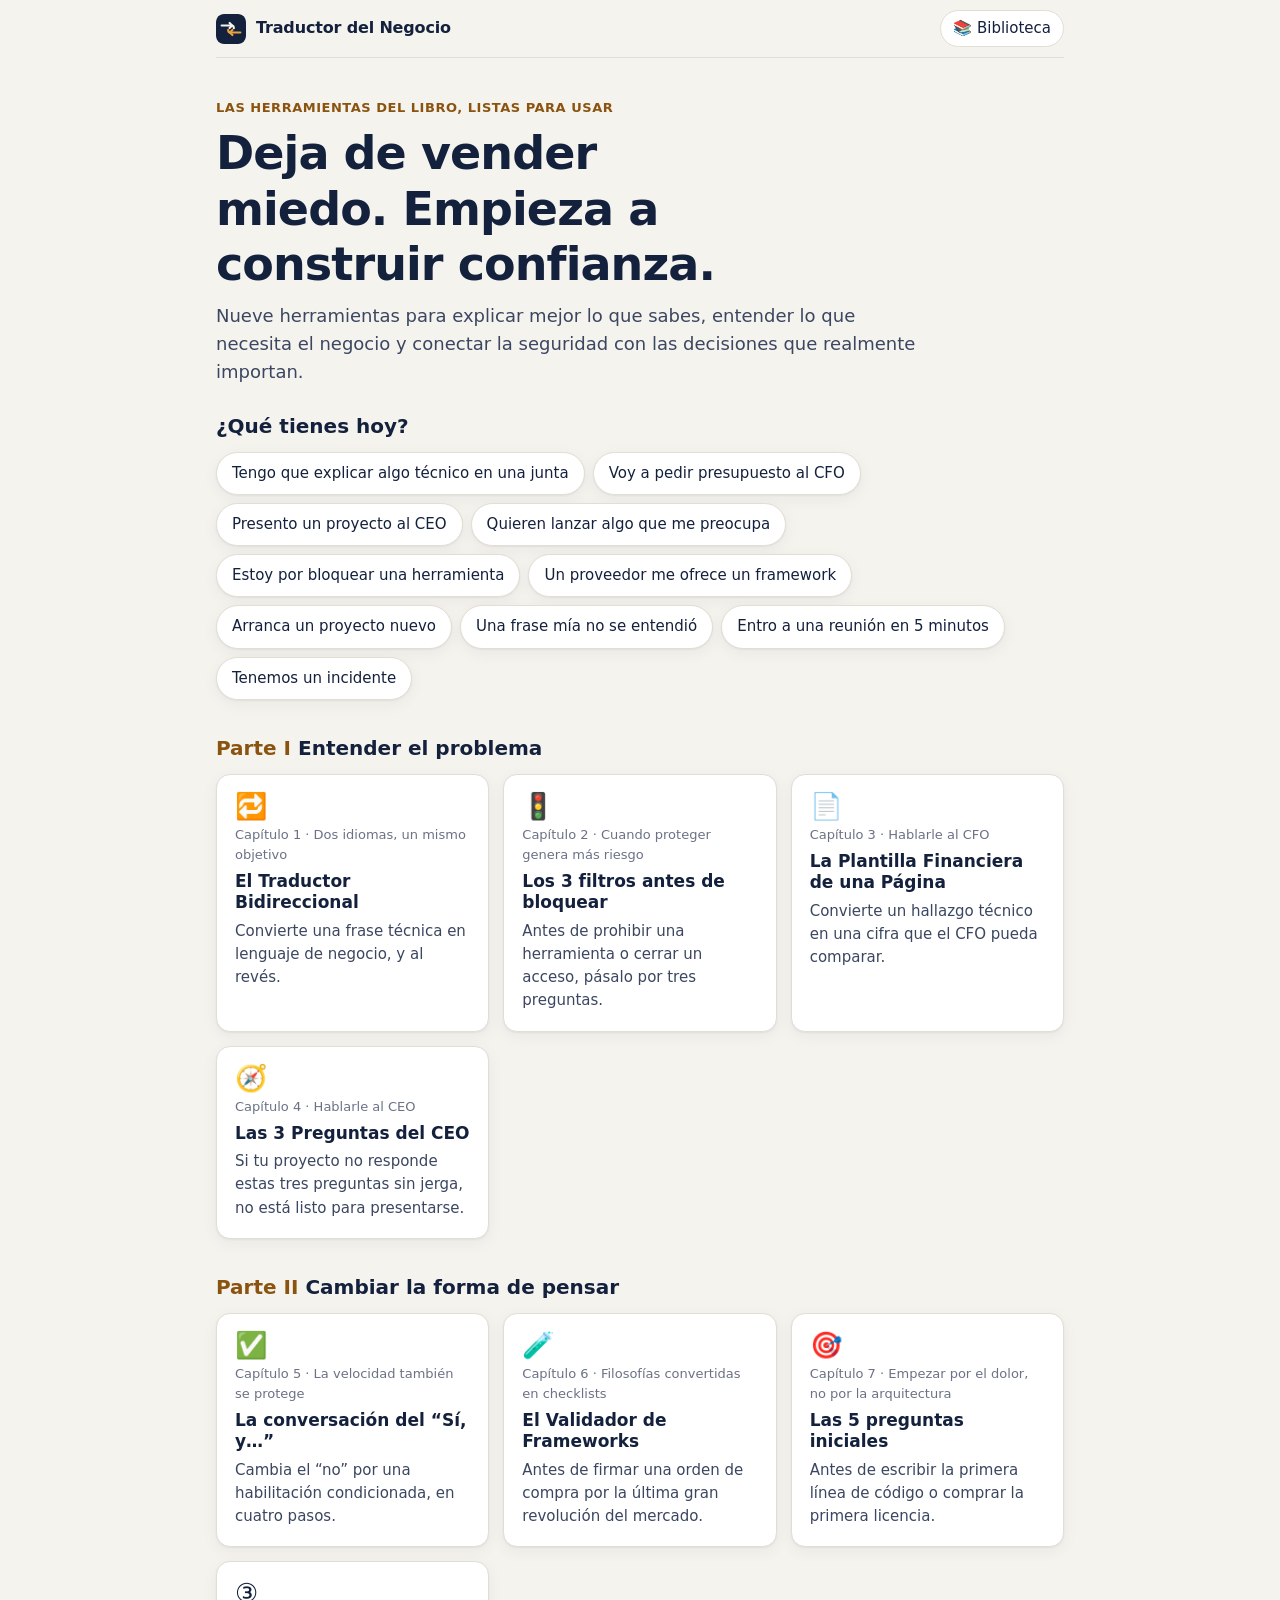
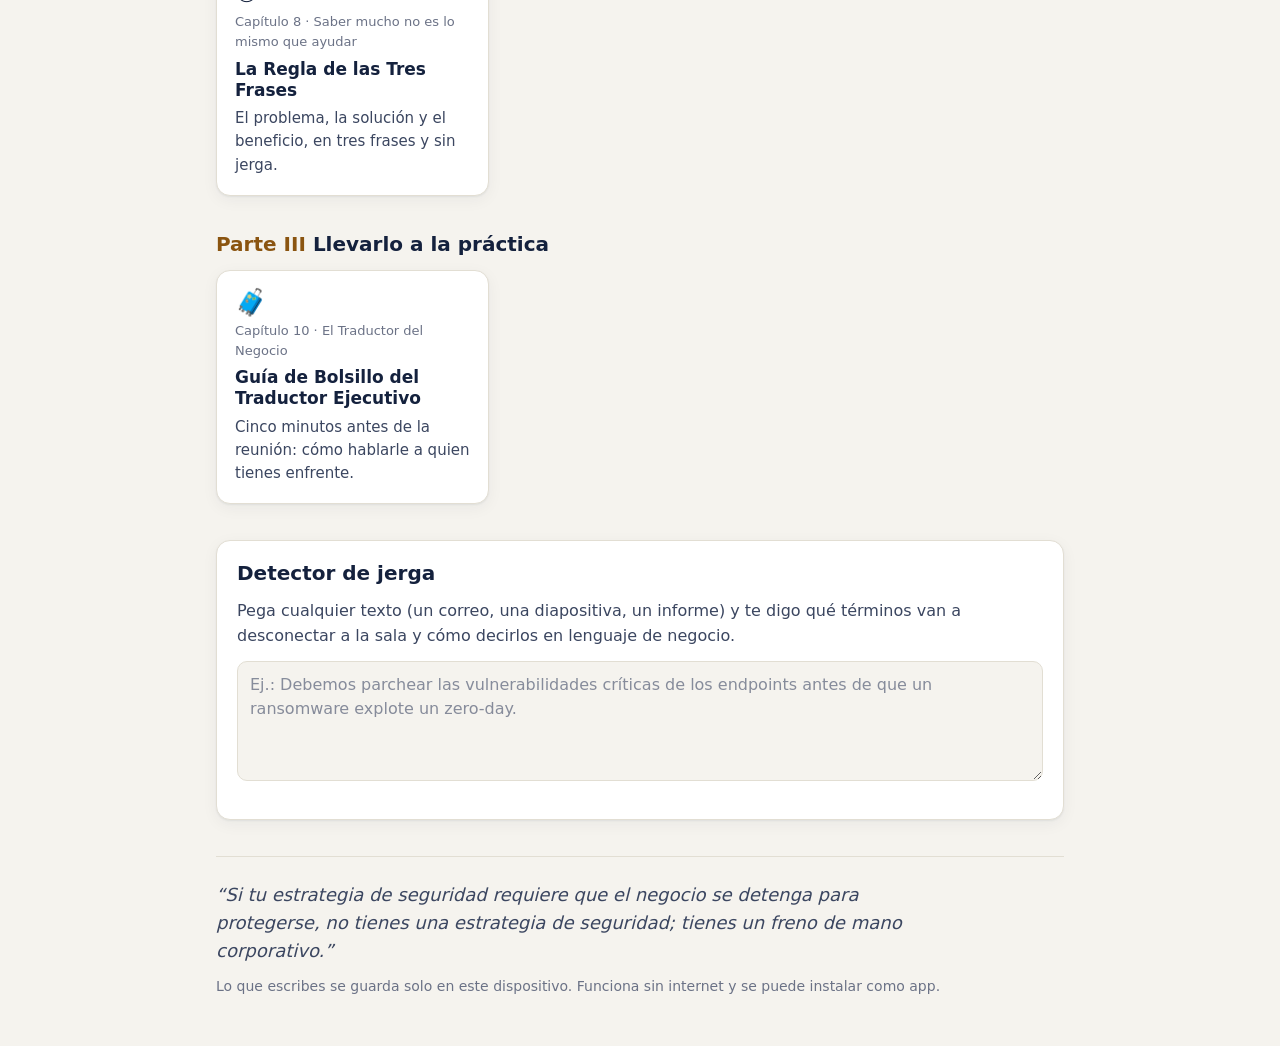
==== traductor/index.html @ b80d9f2d "Crear Traductor del Negocio: app web con las herramientas del libro Nueve herramientas guiadas (capí" ====
<!doctype html>
<html lang="es">
<head>
  <meta charset="utf-8">
  <meta name="viewport" content="width=device-width, initial-scale=1, viewport-fit=cover">
  <title>Traductor del Negocio</title>
  <meta name="description" content="Las herramientas del libro para conectar la ciberseguridad con el lenguaje del negocio.">
  <meta name="theme-color" content="#14213d">
  <meta name="apple-mobile-web-app-capable" content="yes">
  <meta name="mobile-web-app-capable" content="yes">
  <meta name="apple-mobile-web-app-title" content="Traductor">
  <link rel="manifest" href="manifest.webmanifest">
  <link rel="icon" href="icons/icon.svg" type="image/svg+xml">
  <link rel="apple-touch-icon" href="icons/icon-180.png">
  <link rel="stylesheet" href="styles.css">
</head>
<body>
  <div id="app"></div>
  <div id="print" aria-hidden="true"></div>
  <div id="toasts" aria-live="polite"></div>
  <script src="app.js"></script>
</body>
</html>
---- traductor/styles.css ----
:root {
  --bg: #f5f3ee;
  --card: #ffffff;
  --ink: #14213d;
  --ink-2: #3b4660;
  --muted: #6b7286;
  --line: #e2ded3;
  --accent: #c9801f;
  --accent-ink: #8a5410;
  --accent-bg: #fbf0dc;
  --primary: #14213d;
  --primary-ink: #ffffff;
  --ok: #1f7a4d; --ok-bg: #e3f3ea;
  --warn: #9a6200; --warn-bg: #fdf1d8;
  --bad: #b3261e; --bad-bg: #fbe5e3;
  --info: #3b4660; --info-bg: #eceae3;
  --radius: 14px;
  --shadow: 0 1px 2px rgba(20, 33, 61, .06), 0 4px 16px rgba(20, 33, 61, .05);
  color-scheme: light;
}
@media (prefers-color-scheme: dark) {
  :root {
    --bg: #0f1524;
    --card: #182036;
    --ink: #eef0f5;
    --ink-2: #c6cbd8;
    --muted: #949bb0;
    --line: #2a3350;
    --accent: #e9a23b;
    --accent-ink: #f3c37a;
    --accent-bg: #33291a;
    --primary: #e9a23b;
    --primary-ink: #14213d;
    --ok: #6fd3a0; --ok-bg: #16342a;
    --warn: #f3c37a; --warn-bg: #3a2e15;
    --bad: #ff9a92; --bad-bg: #3d1d1c;
    --info: #c6cbd8; --info-bg: #222b45;
    --shadow: none;
    color-scheme: dark;
  }
}

* { box-sizing: border-box; }
html, body { margin: 0; }
body {
  background: var(--bg);
  color: var(--ink);
  font-family: system-ui, -apple-system, "Segoe UI", Roboto, sans-serif;
  font-size: 16px;
  line-height: 1.55;
  -webkit-font-smoothing: antialiased;
}
h1, h2, h3, h4 { line-height: 1.2; margin: 0; text-wrap: balance; }
p { margin: 0; }
a { color: inherit; }
button, input, textarea, select { font: inherit; color: inherit; }
button { cursor: pointer; }
:focus-visible { outline: 3px solid var(--accent); outline-offset: 2px; }
.sr-only { position: absolute; width: 1px; height: 1px; overflow: hidden; clip: rect(0 0 0 0); }

#app { max-width: 880px; margin: 0 auto; padding: 0 16px 48px; }
#print { display: none; }

/* ---------- Barra superior ---------- */
.top {
  position: sticky; top: 0; z-index: 5;
  display: flex; align-items: center; gap: 10px;
  padding: calc(10px + env(safe-area-inset-top)) 0 10px;
  background: var(--bg);
  border-bottom: 1px solid var(--line);
  margin-bottom: 24px;
}
.logo img { width: 30px; height: 30px; display: block; border-radius: 8px; }
.back { display: grid; place-items: center; width: 34px; height: 34px; border-radius: 10px; text-decoration: none; font-size: 20px; border: 1px solid var(--line); background: var(--card); }
.brand { font-weight: 700; text-decoration: none; letter-spacing: -.01em; }
.lib-link { margin-left: auto; text-decoration: none; font-size: 15px; padding: 6px 12px; border-radius: 999px; border: 1px solid var(--line); background: var(--card); white-space: nowrap; }
.count { display: inline-block; margin-left: 6px; min-width: 20px; padding: 0 6px; border-radius: 999px; background: var(--accent); color: #fff; font-size: 12px; font-weight: 700; text-align: center; }

.eyebrow { color: var(--accent-ink); font-size: 13px; font-weight: 600; letter-spacing: .04em; text-transform: uppercase; margin-bottom: 8px; }
.lead { color: var(--ink-2); font-size: 18px; margin-top: 10px; max-width: 62ch; }

/* ---------- Inicio ---------- */
.hero { padding: 16px 0 28px; }
.hero h1 { font-size: clamp(30px, 6vw, 46px); letter-spacing: -.02em; max-width: 18ch; }
.home h2 { font-size: 20px; margin-bottom: 14px; }
.situations { margin-bottom: 36px; }
.chips { display: flex; flex-wrap: wrap; gap: 8px; }
.chip {
  border: 1px solid var(--line); background: var(--card); border-radius: 999px;
  padding: 9px 15px; font-size: 15px; text-align: left; box-shadow: var(--shadow);
}
.chip:hover { border-color: var(--accent); }
.chip.small { padding: 6px 12px; font-size: 14px; box-shadow: none; }
.part { margin-bottom: 36px; }
.part-n { color: var(--accent-ink); }
.grid { display: grid; grid-template-columns: repeat(auto-fill, minmax(250px, 1fr)); gap: 14px; }
.card {
  position: relative; display: flex; flex-direction: column; gap: 6px;
  padding: 18px; border-radius: var(--radius); background: var(--card);
  border: 1px solid var(--line); text-decoration: none; box-shadow: var(--shadow);
  transition: border-color .15s, transform .15s;
}
.card:hover { border-color: var(--accent); transform: translateY(-2px); }
.card-icon { font-size: 26px; line-height: 1; }
.card-ch { color: var(--muted); font-size: 13px; }
.card-t { font-weight: 700; font-size: 17px; line-height: 1.25; }
.card-d { color: var(--ink-2); font-size: 15px; }
.badge { position: absolute; top: 14px; right: 14px; font-size: 12px; font-weight: 600; color: var(--accent-ink); background: var(--accent-bg); padding: 2px 8px; border-radius: 999px; }

.jargon-box { background: var(--card); border: 1px solid var(--line); border-radius: var(--radius); padding: 20px; margin-bottom: 36px; box-shadow: var(--shadow); }
.jargon-box p { color: var(--ink-2); margin-bottom: 12px; }
.jargon-out { margin-top: 10px; }
.ok-line { color: var(--ok) !important; font-weight: 600; }
.foot { border-top: 1px solid var(--line); padding-top: 24px; color: var(--muted); font-size: 14px; }
.foot blockquote { margin: 0 0 12px; font-size: 18px; color: var(--ink-2); font-style: italic; max-width: 60ch; }

/* ---------- Herramienta ---------- */
.tool-head { margin-bottom: 22px; }
.tool-head h1 { font-size: clamp(26px, 5vw, 38px); letter-spacing: -.02em; }
.learn { margin-top: 18px; background: var(--card); border: 1px solid var(--line); border-radius: var(--radius); }
.learn > summary { padding: 12px 16px; cursor: pointer; font-weight: 600; color: var(--accent-ink); }
.learn > div { padding: 0 16px 16px; color: var(--ink-2); }
.learn p, .learn ol { margin: 0 0 10px; }
.learn ol { padding-left: 22px; }
.learn .note { font-size: 14px; color: var(--muted); }
.mini { width: 100%; border-collapse: collapse; font-size: 14px; margin: 6px 0 10px; }
.mini th, .mini td { border: 1px solid var(--line); padding: 8px; vertical-align: top; text-align: left; }
.mini thead th { background: var(--bg); }
.mini tbody th { white-space: nowrap; }
.case { border-top: 1px solid var(--line); padding: 8px 0; }
.case summary { cursor: pointer; font-weight: 600; color: var(--ink); }
.case p { margin: 8px 0 0; }

.examples { display: flex; flex-wrap: wrap; align-items: center; gap: 8px; margin-bottom: 18px; font-size: 14px; color: var(--muted); }

.form { display: flex; flex-direction: column; gap: 14px; }
.sec { margin: 0; padding: 18px; border: 1px solid var(--line); border-radius: var(--radius); background: var(--card); box-shadow: var(--shadow); min-width: 0; }
.sec legend { float: left; width: 100%; padding: 0; font-weight: 700; font-size: 17px; margin-bottom: 6px; }
.sec legend + * { clear: both; }
.sec .sub { font-weight: 500; color: var(--accent-ink); }
.help { color: var(--ink-2); font-size: 15px; margin-bottom: 12px; }
.info { display: grid; grid-template-columns: max-content 1fr; gap: 6px 14px; margin: 4px 0 14px; padding: 12px 14px; background: var(--accent-bg); border-radius: 10px; font-size: 15px; }
.info dt { font-weight: 700; color: var(--accent-ink); }
.info dd { margin: 0; }
.fields { display: flex; flex-wrap: wrap; gap: 14px; }
.field { flex: 1 1 100%; min-width: 0; display: flex; flex-direction: column; gap: 6px; }
.field.half { flex: 1 1 220px; }
.field > label, .field > .label { font-weight: 600; font-size: 15px; }
.fhelp { font-size: 14px; color: var(--muted); }
input[type=text], input[type=number], textarea, select {
  width: 100%; padding: 11px 12px; border: 1px solid var(--line); border-radius: 10px;
  background: var(--bg); font-size: 16px;
}
textarea { resize: vertical; line-height: 1.5; }
input:focus, textarea:focus, select:focus { border-color: var(--accent); outline: none; box-shadow: 0 0 0 3px var(--accent-bg); }
::placeholder { color: var(--muted); opacity: .8; }

.choices { display: grid; grid-template-columns: repeat(auto-fit, minmax(180px, 1fr)); gap: 8px; }
.choices.c5 { grid-template-columns: repeat(auto-fit, minmax(140px, 1fr)); }
.choice { display: flex; flex-direction: column; gap: 2px; text-align: left; padding: 11px 13px; border: 1px solid var(--line); border-radius: 10px; background: var(--bg); }
.choice:hover { border-color: var(--accent); }
.choice[aria-checked=true] { border-color: var(--accent); background: var(--accent-bg); box-shadow: inset 0 0 0 1px var(--accent); }
.choice-l { font-weight: 600; }
.choice-d { font-size: 13px; color: var(--muted); }

.compare { display: grid; gap: 6px; font-size: 14px; }
.compare p { padding: 8px 10px; border-radius: 8px; }
.compare .wrong { background: var(--bad-bg); }
.compare .right { background: var(--ok-bg); }
.linkbtn { align-self: flex-start; background: none; border: 0; padding: 0; color: var(--accent-ink); font-size: 14px; text-decoration: underline; text-underline-offset: 3px; }
.counter { font-size: 13px; color: var(--muted); }
.counter.over { color: var(--warn); font-weight: 600; }
.jwarn { font-size: 14px; color: var(--warn); font-weight: 600; }
.jchips { list-style: none; margin: 6px 0 0; padding: 0; display: flex; flex-direction: column; gap: 4px; font-size: 14px; }
.jchips li { padding: 6px 10px; border-radius: 8px; background: var(--warn-bg); }

/* ---------- Resultado ---------- */
.result { margin-top: 28px; }
.res-h { font-size: 22px; margin-bottom: 12px; }
.verdict { padding: 14px 16px; border-radius: var(--radius); margin-bottom: 14px; }
.verdict .v-t { font-weight: 700; font-size: 17px; }
.verdict ul { margin: 6px 0 0; padding-left: 20px; }
.verdict.ok { background: var(--ok-bg); } .verdict.ok .v-t { color: var(--ok); }
.verdict.warn { background: var(--warn-bg); } .verdict.warn .v-t { color: var(--warn); }
.verdict.bad { background: var(--bad-bg); } .verdict.bad .v-t { color: var(--bad); }
.verdict.info { background: var(--info-bg); } .verdict.info .v-t { color: var(--info); }

.doc { background: var(--card); border: 1px solid var(--line); border-radius: var(--radius); padding: 22px; box-shadow: var(--shadow); }
.doc-t { font-size: 22px; margin-bottom: 8px; }
.doc-lead { color: var(--ink-2); margin-bottom: 14px; }
.doc-body { display: grid; gap: 14px; margin-top: 12px; }
.doc.quad .doc-body { grid-template-columns: repeat(auto-fit, minmax(260px, 1fr)); }
.doc.cols .doc-body { grid-template-columns: repeat(auto-fit, minmax(200px, 1fr)); }
.blk { border-left: 3px solid var(--accent); padding: 2px 0 2px 12px; }
.doc.quad .blk, .doc.cols .blk { border: 1px solid var(--line); border-radius: 10px; padding: 12px 14px; }
.doc.cols .blk.muted { background: var(--bg); }
.doc.cols .blk.bad { background: var(--bad-bg); border-color: transparent; }
.doc.cols .blk.good { background: var(--ok-bg); border-color: transparent; }
.blk h4 { font-size: 13px; text-transform: uppercase; letter-spacing: .05em; color: var(--accent-ink); margin-bottom: 6px; }
.blk p + p { margin-top: 6px; }
.blk .empty { color: var(--muted); font-style: italic; }

.actions { display: flex; flex-wrap: wrap; gap: 8px; margin-top: 14px; }
.actions.sub { margin-top: 10px; }
.btn { display: inline-flex; align-items: center; gap: 6px; padding: 10px 16px; border-radius: 10px; border: 1px solid var(--line); background: var(--card); font-weight: 600; font-size: 15px; text-decoration: none; }
.btn:hover { border-color: var(--accent); }
.btn.primary { background: var(--primary); color: var(--primary-ink); border-color: var(--primary); }
.btn.ghost { background: transparent; color: var(--muted); font-weight: 500; }
.btn.danger { color: var(--bad); }

.principle { margin-top: 32px; padding: 20px; border-radius: var(--radius); background: var(--primary); color: var(--primary-ink); font-size: 18px; font-style: italic; }
.principle span { display: block; font-style: normal; font-size: 12px; font-weight: 700; letter-spacing: .08em; text-transform: uppercase; opacity: .75; margin-bottom: 6px; }

/* ---------- Biblioteca ---------- */
.library h1 { font-size: 30px; margin-bottom: 18px; }
.library .verdict { margin-top: 6px; }
.library > p:last-child { margin-top: 18px; }
.saved { list-style: none; padding: 0; margin: 0; display: flex; flex-direction: column; gap: 8px; }
.saved a { display: flex; gap: 14px; align-items: center; padding: 14px 16px; background: var(--card); border: 1px solid var(--line); border-radius: var(--radius); text-decoration: none; }
.saved a:hover { border-color: var(--accent); }
.saved-main { display: flex; flex-direction: column; min-width: 0; }
.saved-t { font-weight: 600; overflow-wrap: anywhere; }
.saved-d { font-size: 14px; color: var(--muted); }
.empty-state { background: var(--card); border: 1px solid var(--line); border-radius: var(--radius); padding: 24px; display: flex; flex-direction: column; gap: 10px; align-items: flex-start; color: var(--ink-2); }

#toasts { position: fixed; left: 50%; bottom: calc(20px + env(safe-area-inset-bottom)); transform: translateX(-50%); display: flex; flex-direction: column; gap: 8px; z-index: 50; width: max-content; max-width: calc(100vw - 32px); }
.toast { background: var(--ink); color: var(--bg); padding: 10px 16px; border-radius: 10px; font-size: 15px; box-shadow: 0 6px 20px rgba(0,0,0,.2); animation: up .2s ease-out; }
@keyframes up { from { transform: translateY(10px); opacity: 0; } }

@media (max-width: 520px) {
  .info { grid-template-columns: 1fr; }
  .info dd { margin-bottom: 6px; }
  .brand { font-size: 15px; }
  .mini { font-size: 13px; }
  .mini tbody th { white-space: normal; }
}

/* ---------- Impresión: solo la página del documento ---------- */
@media print {
  :root { --bg: #fff; --card: #fff; --ink: #000; --ink-2: #222; --muted: #555; --line: #bbb; --accent-ink: #6b3f00; --ok-bg: #fff; --bad-bg: #fff; --shadow: none; color-scheme: light; }
  body { background: #fff; }
  #app, #toasts { display: none !important; }
  #print { display: block; padding: 0; }
  .print-tool { font-size: 12px; color: #555; text-transform: uppercase; letter-spacing: .06em; margin-bottom: 8px; }
  .print-foot { margin-top: 18px; font-size: 11px; color: #777; }
  .doc { border: 0; padding: 0; box-shadow: none; }
  .doc.quad .doc-body { grid-template-columns: 1fr 1fr; }
  .doc.cols .doc-body { grid-template-columns: 1fr 1fr 1fr; }
  .blk { break-inside: avoid; }
  @page { margin: 18mm; }
}
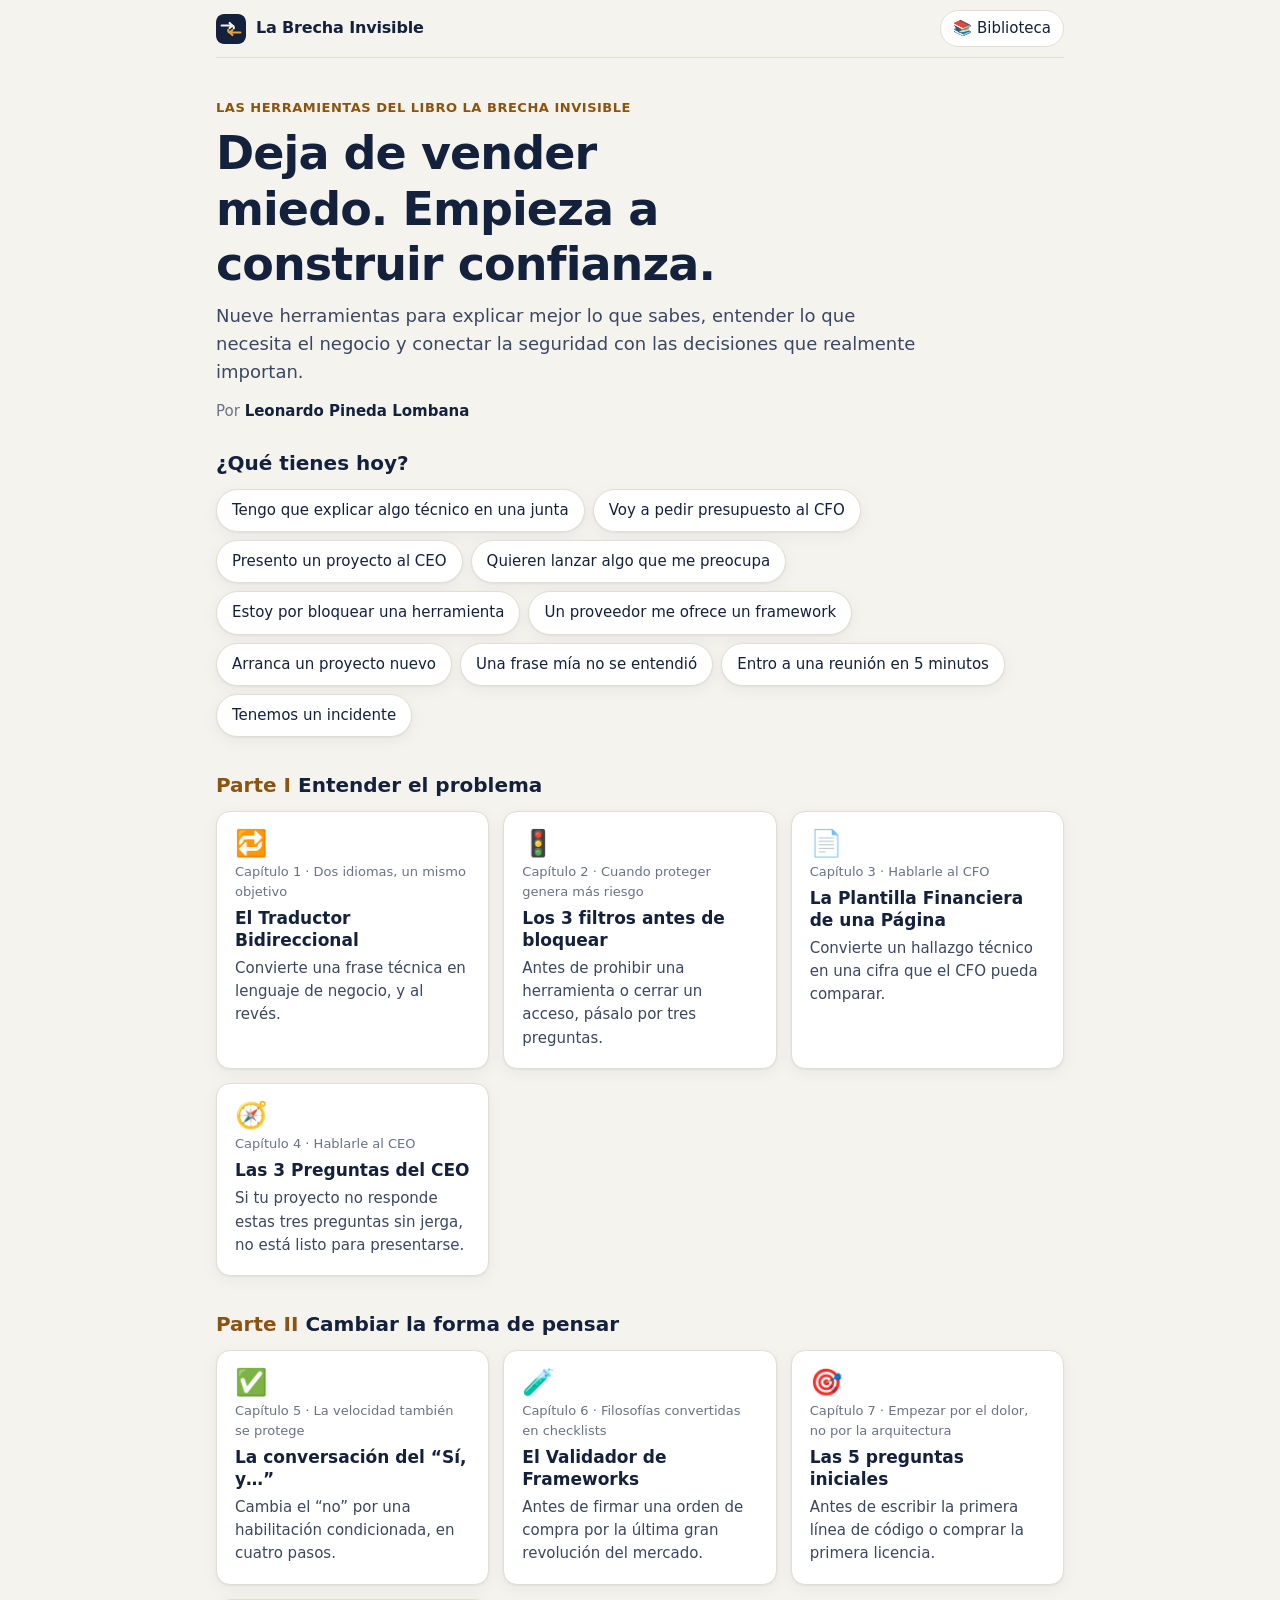
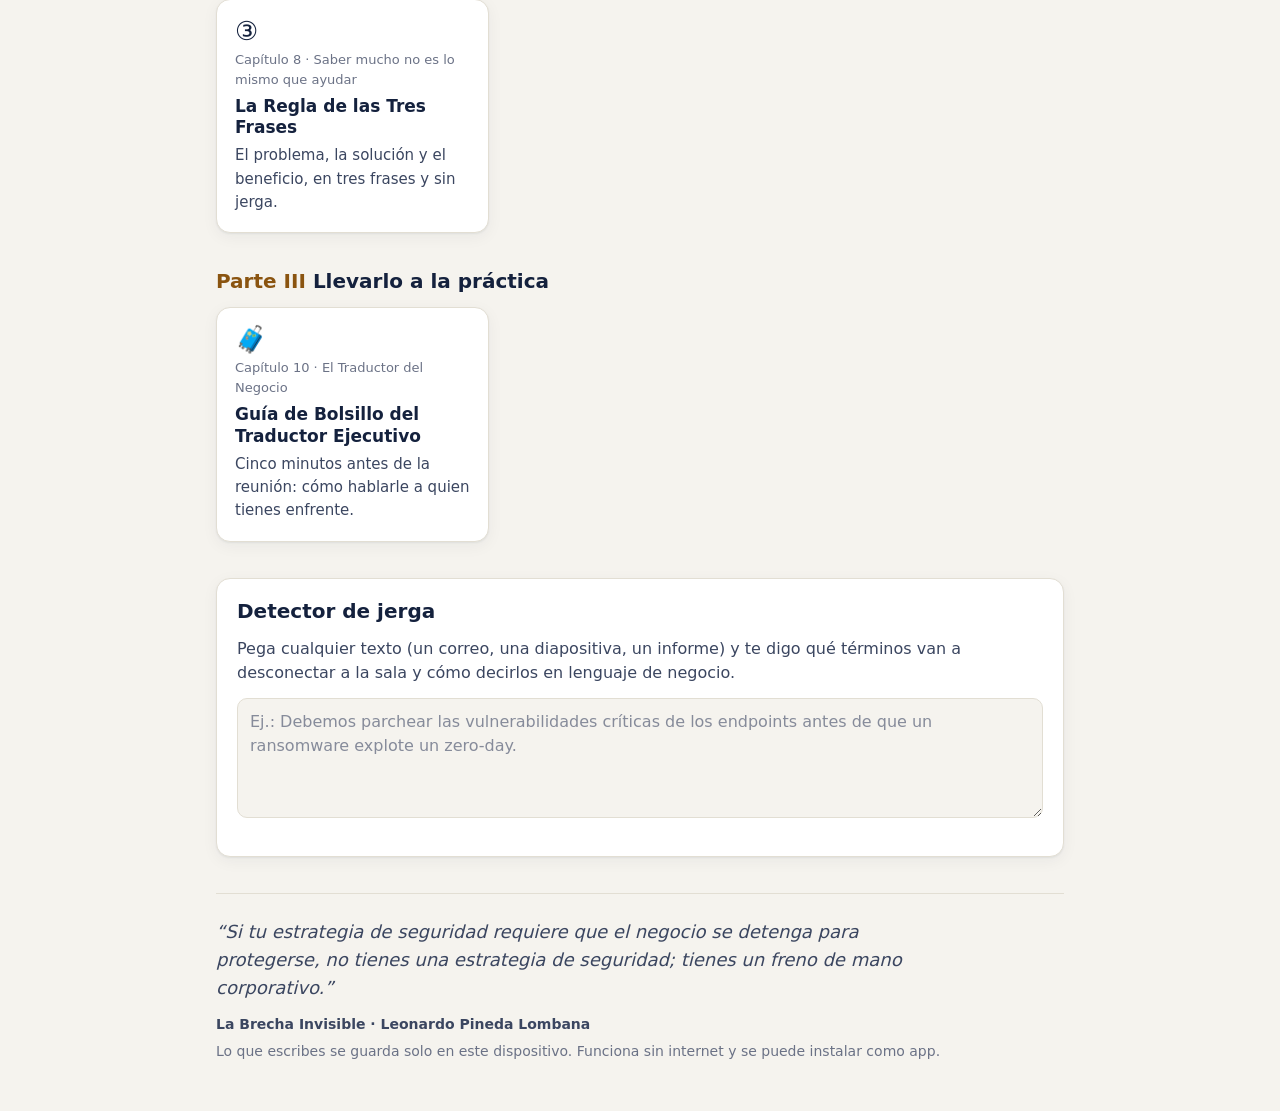
==== commit e98c24f3: "Agregar título y autor del libro: La Brecha Invisible, de Leonardo Pineda Lombana Co-Authored-By: Cl" ====
--- a/traductor/index.html
+++ b/traductor/index.html
@@ -3,12 +3,12 @@
 <head>
   <meta charset="utf-8">
   <meta name="viewport" content="width=device-width, initial-scale=1, viewport-fit=cover">
-  <title>Traductor del Negocio</title>
-  <meta name="description" content="Las herramientas del libro para conectar la ciberseguridad con el lenguaje del negocio.">
+  <title>La Brecha Invisible</title>
+  <meta name="description" content="Las herramientas del libro La Brecha Invisible, de Leonardo Pineda Lombana, para conectar la ciberseguridad con el lenguaje del negocio.">
   <meta name="theme-color" content="#14213d">
   <meta name="apple-mobile-web-app-capable" content="yes">
   <meta name="mobile-web-app-capable" content="yes">
-  <meta name="apple-mobile-web-app-title" content="Traductor">
+  <meta name="apple-mobile-web-app-title" content="La Brecha">
   <link rel="manifest" href="manifest.webmanifest">
   <link rel="icon" href="icons/icon.svg" type="image/svg+xml">
   <link rel="apple-touch-icon" href="icons/icon-180.png">
--- a/traductor/styles.css
+++ b/traductor/styles.css
@@ -82,6 +82,10 @@
 /* ---------- Inicio ---------- */
 .hero { padding: 16px 0 28px; }
 .hero h1 { font-size: clamp(30px, 6vw, 46px); letter-spacing: -.02em; max-width: 18ch; }
+.byline { margin-top: 14px; color: var(--muted); font-size: 15px; }
+.byline strong { color: var(--ink); }
+.credit { color: var(--ink-2); font-weight: 600; margin-bottom: 6px; }
+.credit cite { font-style: normal; }
 .home h2 { font-size: 20px; margin-bottom: 14px; }
 .situations { margin-bottom: 36px; }
 .chips { display: flex; flex-wrap: wrap; gap: 8px; }
